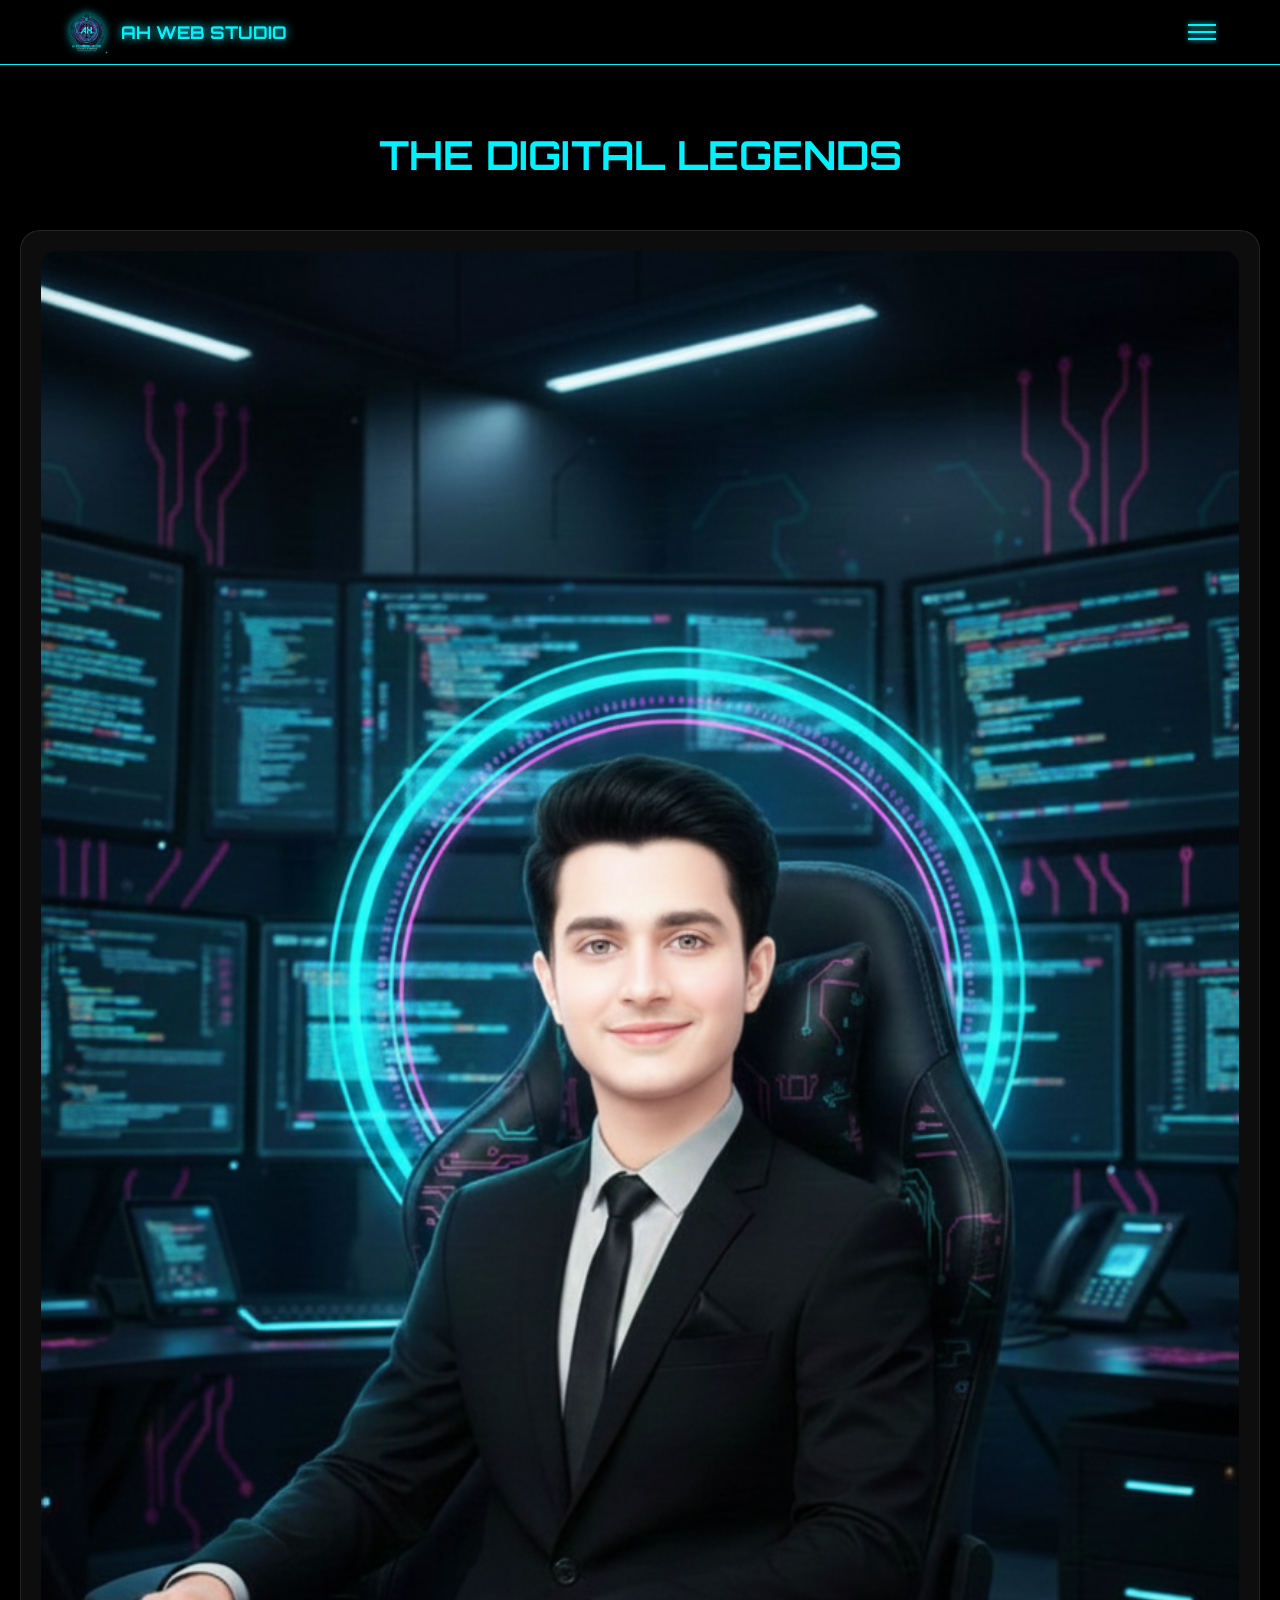
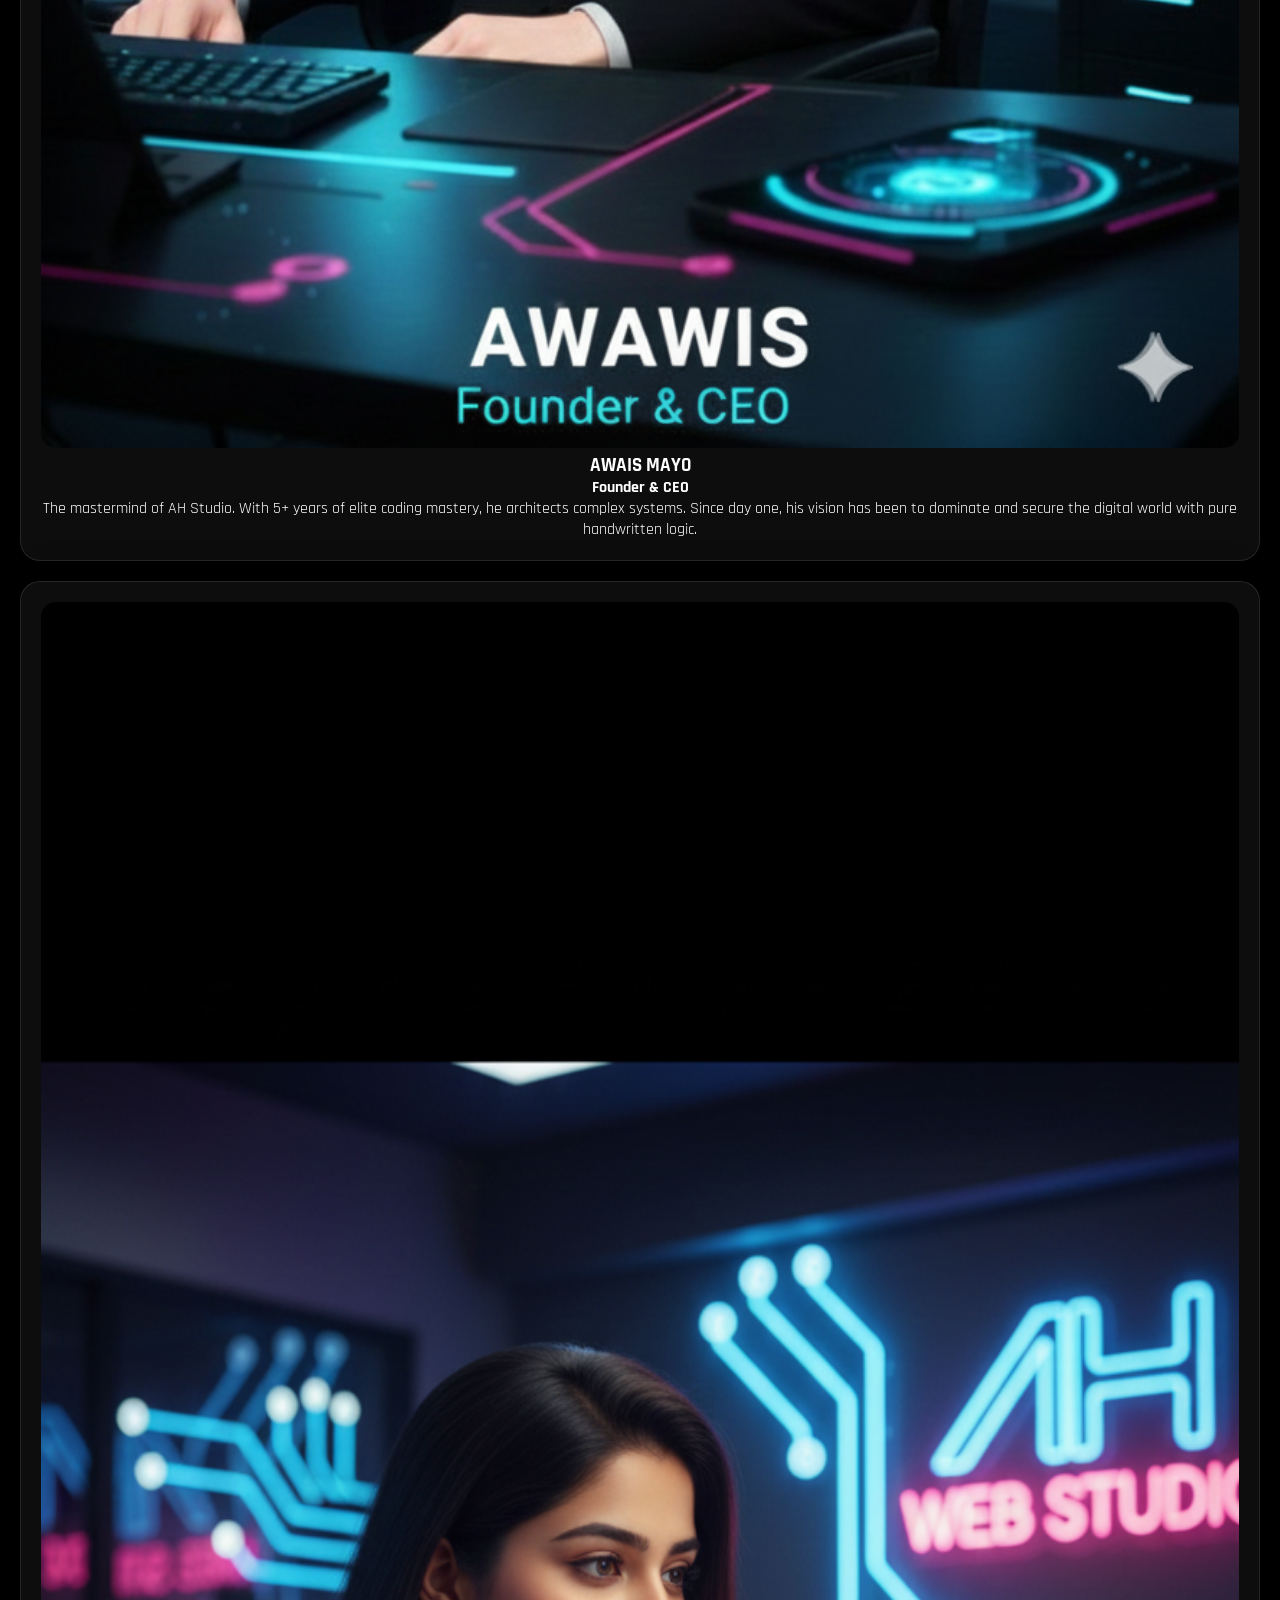
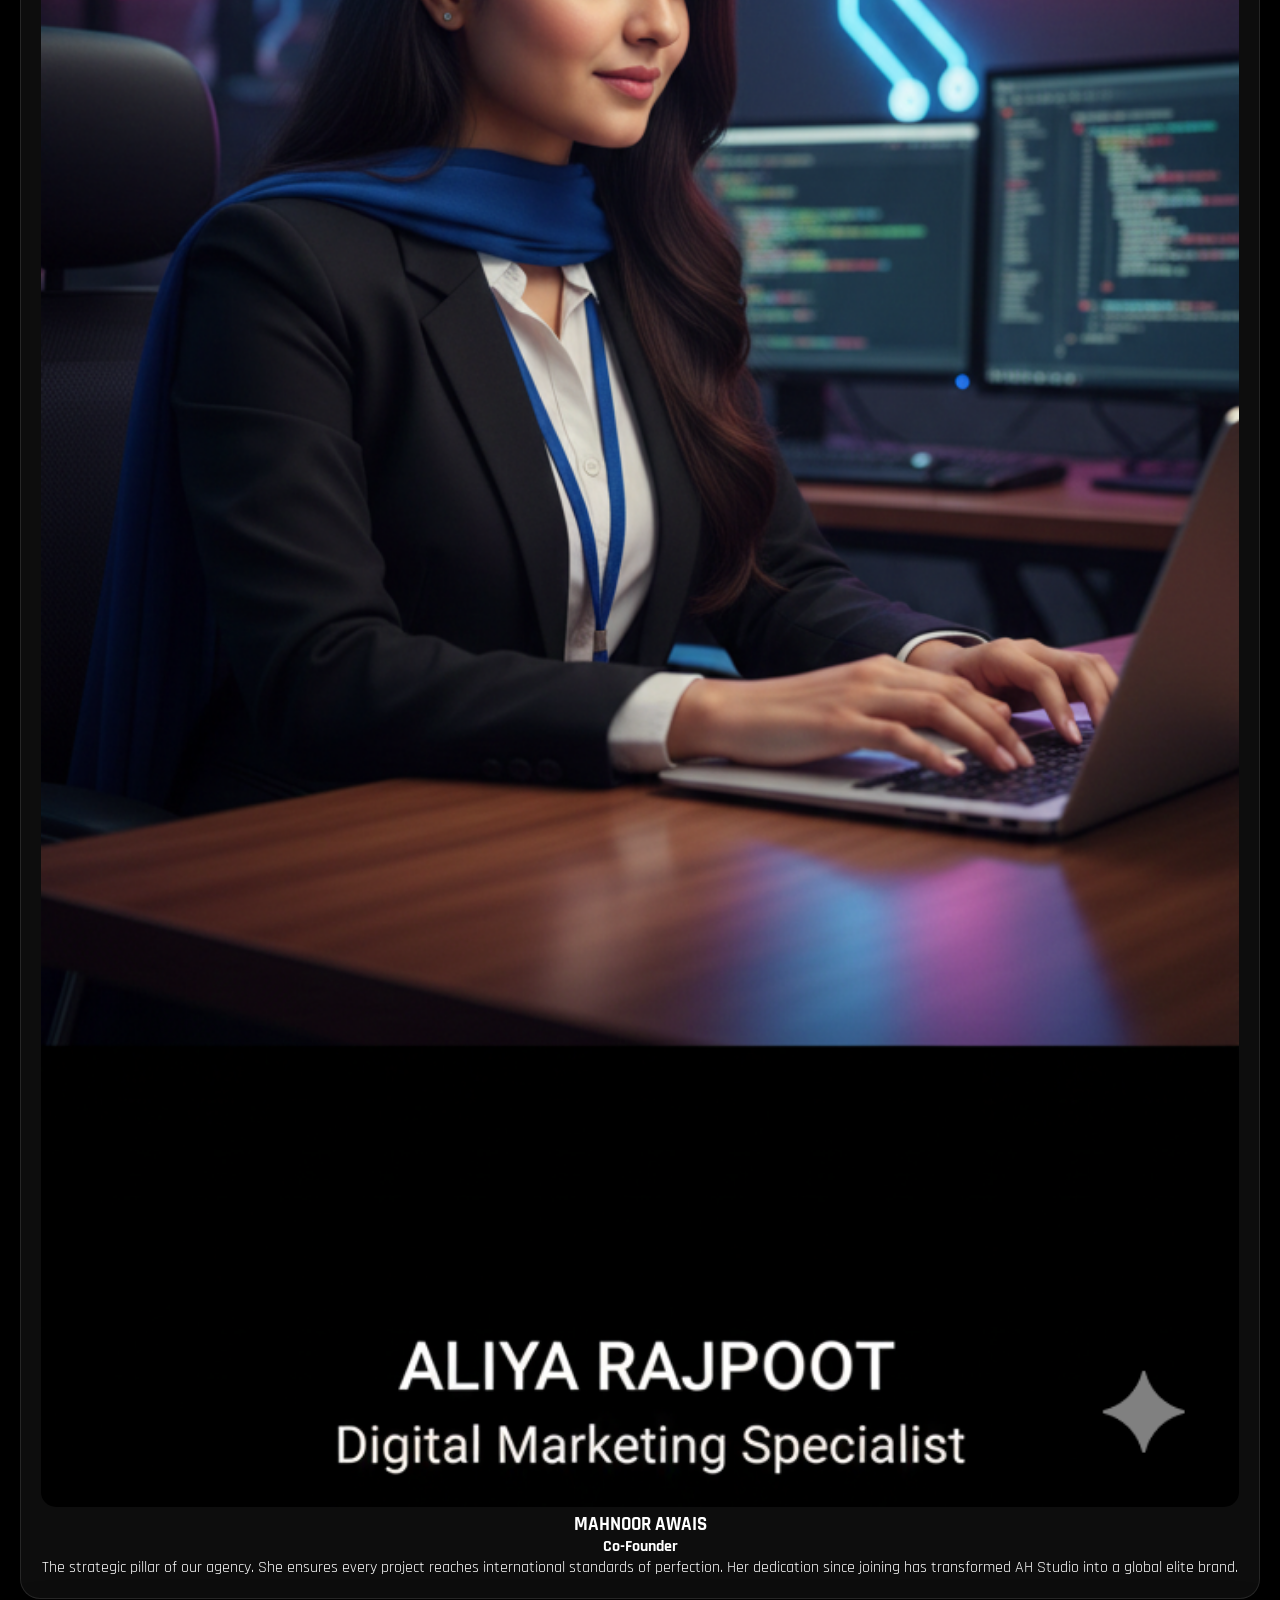
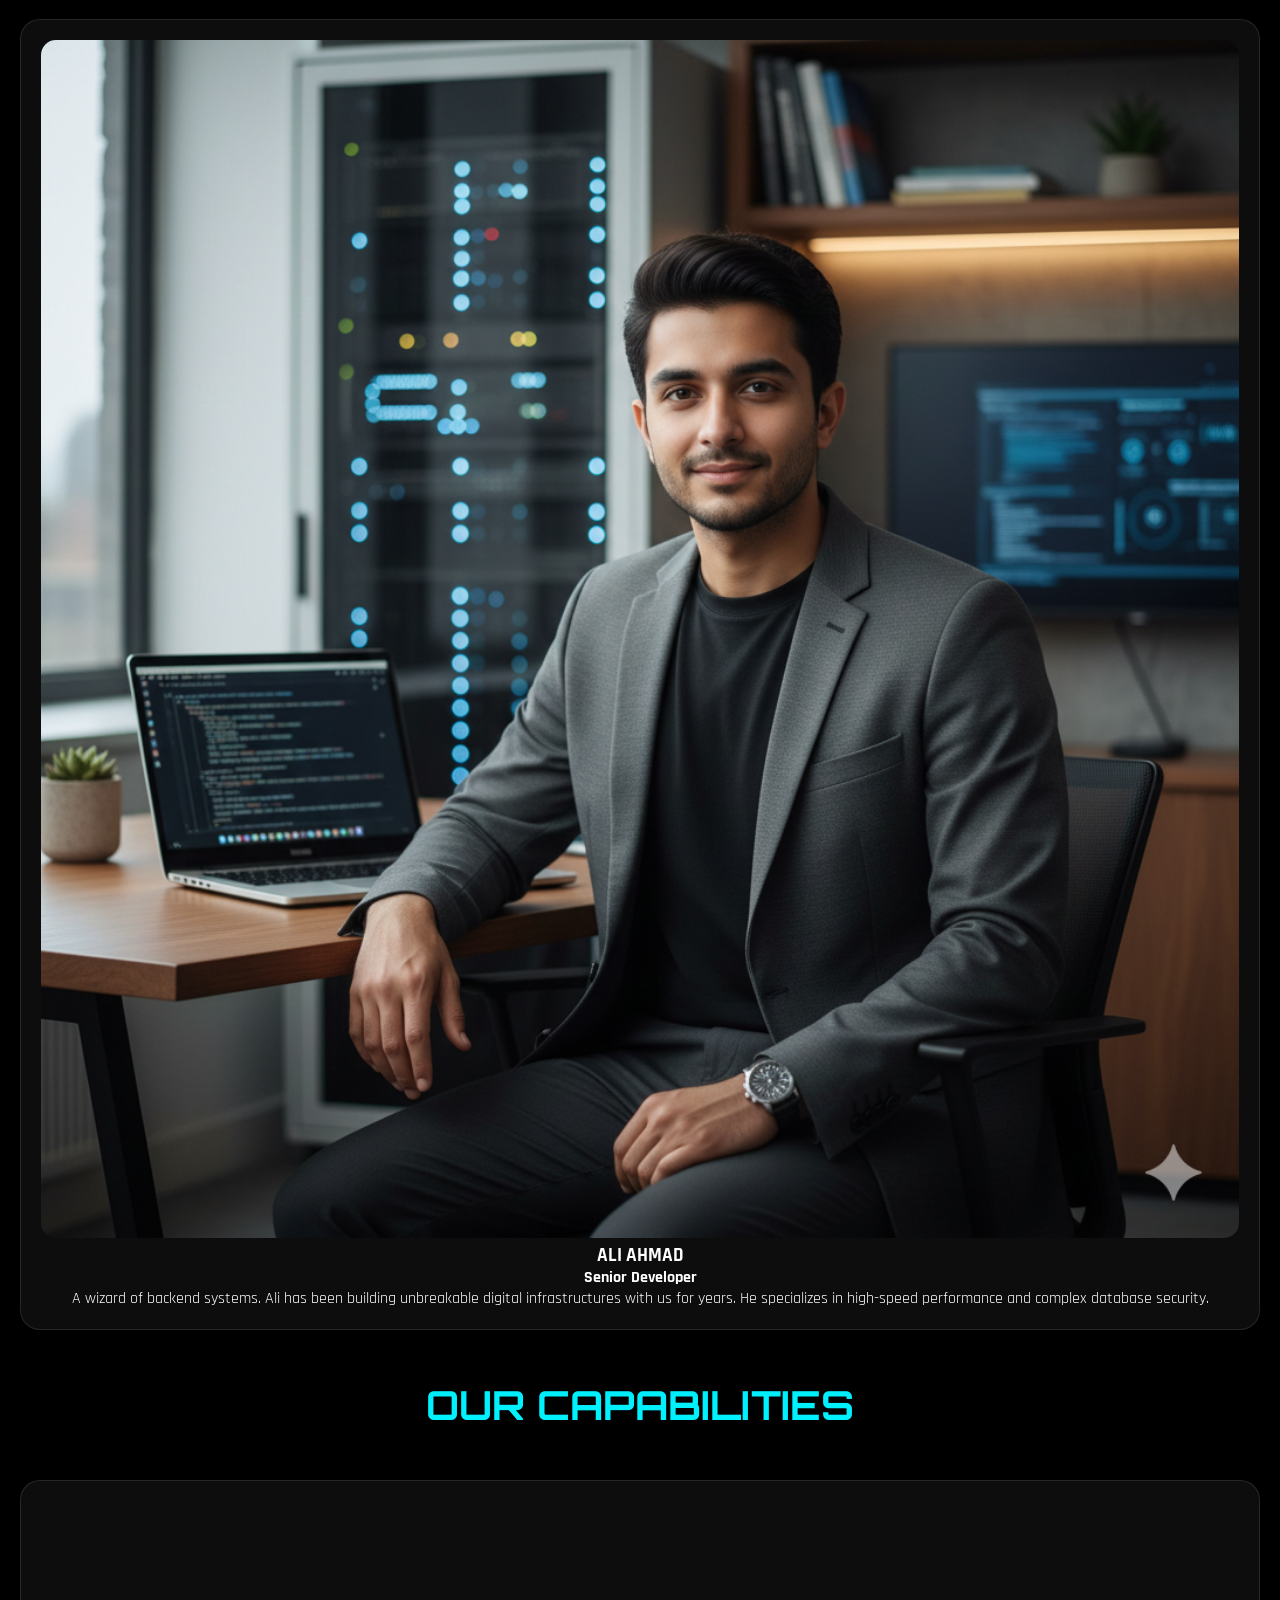
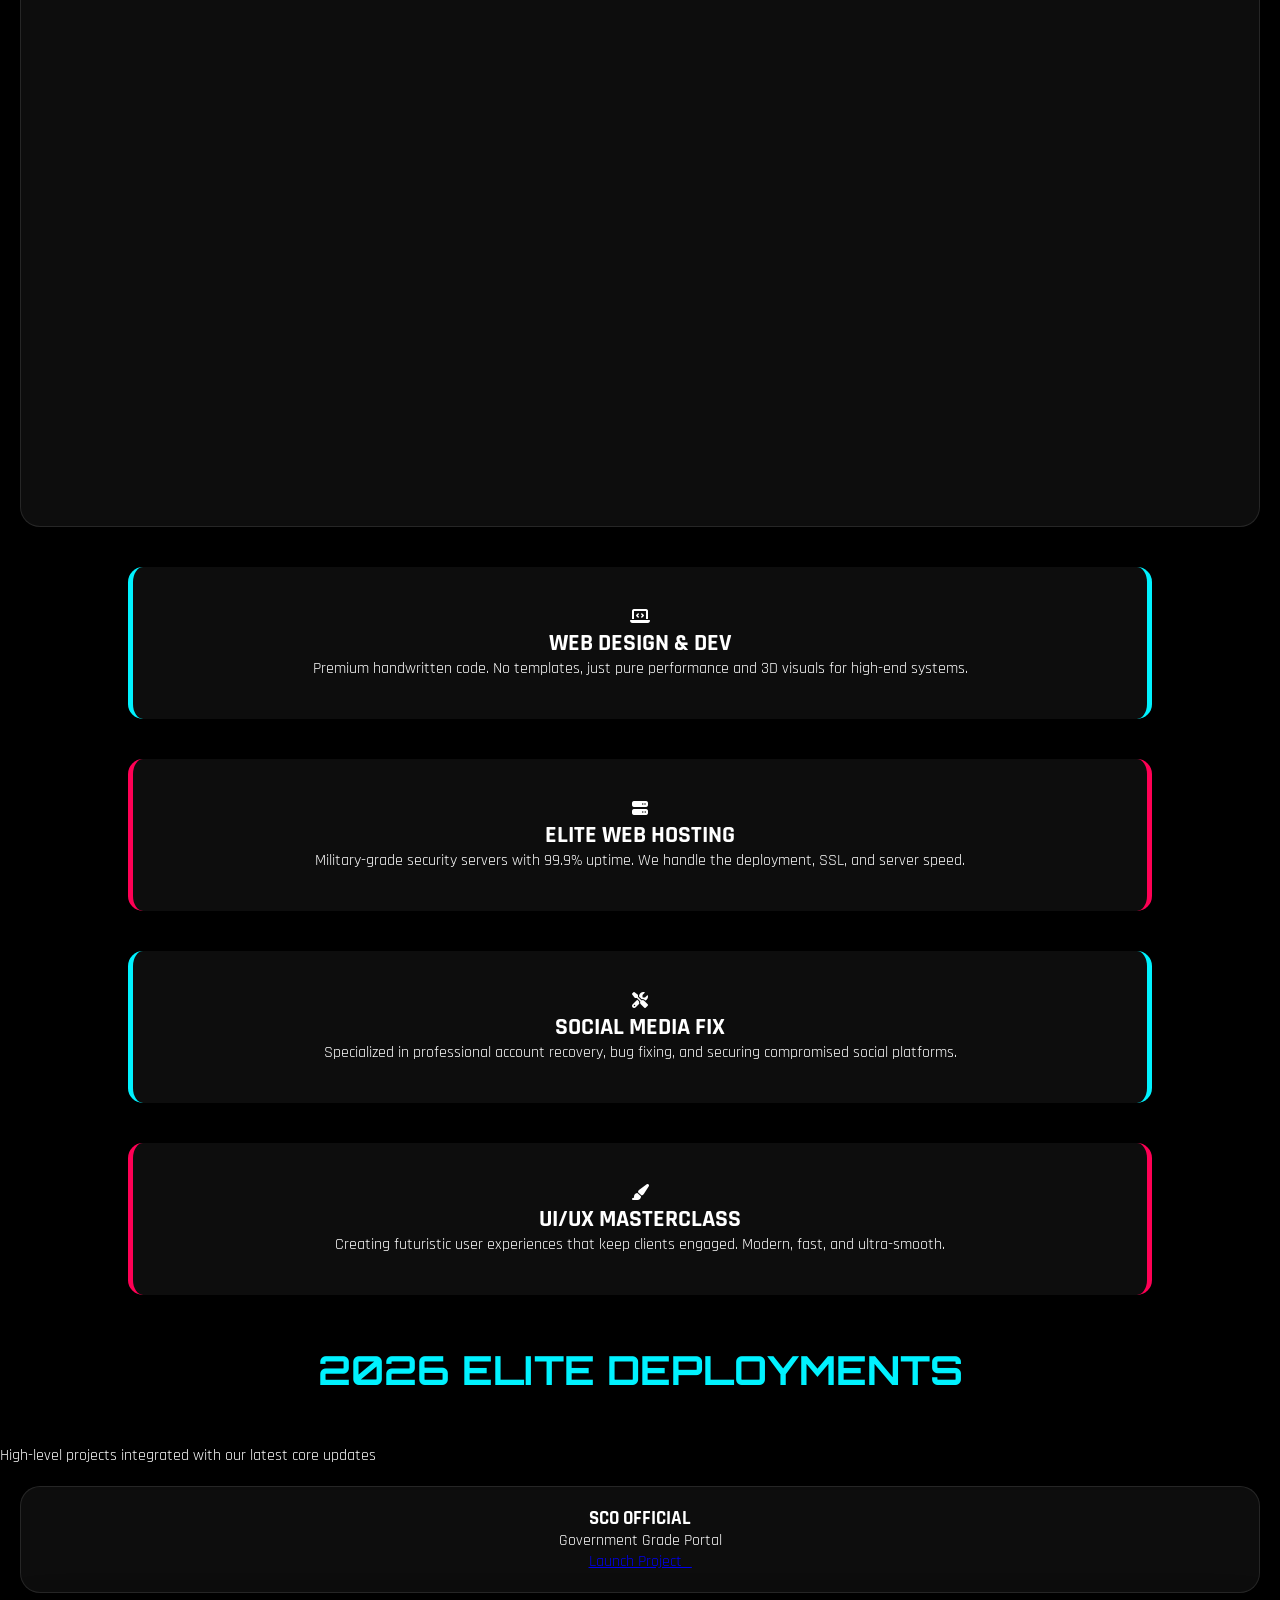
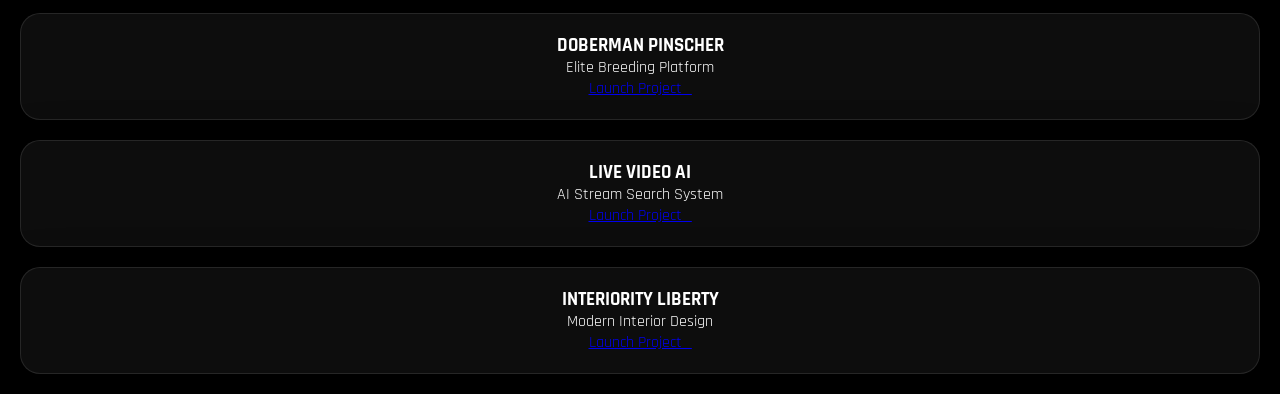
==== services.html @ d9987070 "Add services.html with team and services details" ====
<!DOCTYPE html>
<html lang="en">
<head>
    <meta charset="UTF-8">
    <meta name="viewport" content="width=device-width, initial-scale=1.0">
    <title>TEAM & SERVICES | AH WEB STUDIO</title>
    <link rel="stylesheet" href="style.css">
    <link href="https://fonts.googleapis.com/css2?family=Orbitron:wght@400;700&family=Rajdhani:wght@500;700&display=swap" rel="stylesheet">
    <link rel="stylesheet" href="https://cdnjs.cloudflare.com/ajax/libs/font-awesome/6.4.0/css/all.min.css">
</head>
<body class="services-page">

    <div class="video-container">
        <video autoplay muted loop playsinline id="myVideo">
            <source src="BACK_VIDEO.mp4" type="video/mp4">
        </video>
        <div class="video-overlay"></div>
    </div>

    <header>
        <div class="header-left">
            <img src="logo.png" alt="Logo" class="main-logo">
            <h1 class="neon-title">AH WEB STUDIO</h1>
        </div>
        <div class="menu-btn" onclick="toggleNav()">
            <span></span><span></span><span></span>
        </div>
    </header>

    <nav id="sideNav">
        <div class="close-nav" onclick="toggleNav()">&times;</div>
        <ul class="nav-links">
            <li><a href="index.html">_HOME</a></li>
            <li><a href="about.html">_ABOUT</a></li>
            <li><a href="services.html">_OUR TEAM/SERVICES</a></li>
            <li><a href="skills.html">_SKILLS</a></li>
            <li><a href="contact.html">_CONTACT</a></li>
        </ul>
    </nav>

    <main class="content-wrapper">
        
        <h1 class="big-title">THE DIGITAL LEGENDS</h1>
        <section class="team-grid-3d">
            <div class="glass-card team-card">
                <div class="member-img-box"><img src="awais.jpg" alt="Awais Mayo"></div>
                <h3 class="cyan-text">AWAIS MAYO</h3>
                <h4 class="pink-text">Founder & CEO</h4>
                <p>The mastermind of AH Studio. With 5+ years of elite coding mastery, he architects complex systems. Since day one, his vision has been to dominate and secure the digital world with pure handwritten logic.</p>
            </div>

            <div class="glass-card team-card">
                <div class="member-img-box"><img src="mahnoor.jpg" alt="Mahnoor Awais"></div>
                <h3 class="cyan-text">MAHNOOR AWAIS</h3>
                <h4 class="pink-text">Co-Founder</h4>
                <p>The strategic pillar of our agency. She ensures every project reaches international standards of perfection. Her dedication since joining has transformed AH Studio into a global elite brand.</p>
            </div>

            <div class="glass-card team-card">
                <div class="member-img-box"><img src="ali.jpg" alt="Ali Ahmad"></div>
                <h3 class="cyan-text">ALI AHMAD</h3>
                <h4 class="pink-text">Senior Developer</h4>
                <p>A wizard of backend systems. Ali has been building unbreakable digital infrastructures with us for years. He specializes in high-speed performance and complex database security.</p>
            </div>
        </section>

        <h1 class="big-title">OUR CAPABILITIES</h1>
        <section class="video-box-large">
            <div class="glass-card no-padding">
                <video autoplay muted loop playsinline class="service-video">
                    <source src="SERVICE_DEMO.mp4" type="video/mp4">
                </video>
            </div>
        </section>

        <section class="services-list-grid">
            <div class="animated-box blue-lines">
                <i class="fas fa-laptop-code"></i>
                <h2>WEB DESIGN & DEV</h2>
                <p>Premium handwritten code. No templates, just pure performance and 3D visuals for high-end systems.</p>
            </div>
            <div class="animated-box pink-lines">
                <i class="fas fa-server"></i>
                <h2>ELITE WEB HOSTING</h2>
                <p>Military-grade security servers with 99.9% uptime. We handle the deployment, SSL, and server speed.</p>
            </div>
            <div class="animated-box blue-lines">
                <i class="fas fa-tools"></i>
                <h2>SOCIAL MEDIA FIX</h2>
                <p>Specialized in professional account recovery, bug fixing, and securing compromised social platforms.</p>
            </div>
            <div class="animated-box pink-lines">
                <i class="fas fa-paint-brush"></i>
                <h2>UI/UX MASTERCLASS</h2>
                <p>Creating futuristic user experiences that keep clients engaged. Modern, fast, and ultra-smooth.</p>
            </div>
        </section>

        <h1 class="big-title">2026 ELITE DEPLOYMENTS</h1>
        <p class="sub-text">High-level projects integrated with our latest core updates</p>
        
        <section class="portfolio-links">
            <div class="glass-card link-box">
                <h3 class="cyan-text">SCO OFFICIAL</h3>
                <p>Government Grade Portal</p>
                <a href="https://www.sco.gov.pk/" target="_blank" class="cyber-link">Launch Project _</a>
            </div>
            <div class="glass-card link-box">
                <h3 class="cyan-text">DOBERMAN PINSCHER</h3>
                <p>Elite Breeding Platform</p>
                <a href="https://buydobermanpinscher.com/" target="_blank" class="cyber-link">Launch Project _</a>
            </div>
            <div class="glass-card link-box">
                <h3 class="cyan-text">LIVE VIDEO AI</h3>
                <p>AI Stream Search System</p>
                <a href="https://gamma.app/docs/LiveVideoAI-Search-The-Stream-ujxosr8ccdy4ots?mode=doc" target="_blank" class="cyber-link">Launch Project _</a>
            </div>
            <div class="glass-card link-box">
                <h3 class="cyan-text">INTERIORITY LIBERTY</h3>
                <p>Modern Interior Design</p>
                <a href="https://p.w3layouts.com/demos_new/template_demo/26-10-2022/interiority-liberty-demo_Free/1255240173/web/index.html" target="_blank" class="cyber-link">Launch Project _</a>
            </div>
        </section>

    </main>

    <script src="script.js"></script>
</body>
</html>
---- style.css ----
:root {
    --neon-blue: #00f2ff;
    --neon-pink: #ff0055;
    --glass: rgba(255, 255, 255, 0.05);
}

* { margin: 0; padding: 0; box-sizing: border-box; }
body { background: #000; color: #fff; font-family: 'Rajdhani', sans-serif; overflow-x: hidden; }

/* Loader */
#loader { position: fixed; width: 100%; height: 100%; background: #000; z-index: 10000; display: flex; justify-content: center; align-items: center; flex-direction: column; }
.glitch { font-family: 'Orbitron'; font-size: 3rem; color: var(--neon-blue); text-shadow: 0 0 15px var(--neon-blue); }
.loading-bar { width: 250px; height: 4px; background: #222; margin-top: 20px; overflow: hidden; }
.loading-bar span { display: block; height: 100%; background: var(--neon-blue); width: 0; animation: load 3s forwards; }
@keyframes load { 100% { width: 100%; } }

/* Video Background */
.video-container { position: fixed; top: 0; width: 100%; height: 100vh; z-index: -1; }
#myVideo { width: 100%; height: 100%; object-fit: cover; filter: brightness(40%); }
.video-overlay { position: absolute; top: 0; width: 100%; height: 100%; background: radial-gradient(circle, transparent, #000); }

/* Slim & Transparent Header */
header {
    display: flex;
    justify-content: space-between;
    align-items: center;
    padding: 0 5%; 
    background: rgba(0, 0, 0, 0.7); /* Professional Semi-Transparent */
    backdrop-filter: blur(8px); 
    position: fixed; 
    top: 0;
    left: 0;
    width: 100%;
    z-index: 1000;
    height: 65px; /* Fixed small height */
    border-bottom: 1px solid var(--neon-blue);
    transition: 0.3s;
}

.header-left {
    display: flex;
    align-items: center;
    gap: 12px;
}

.main-logo {
    width: 45px !important; /* Smaller Logo */
    height: auto;
    filter: drop-shadow(0 0 5px var(--neon-blue));
}

.neon-title {
    font-family: 'Orbitron', sans-serif;
    color: var(--neon-blue);
    font-size: 1.1rem !important; /* Smaller Font to stay in one line */
    text-shadow: 0 0 10px var(--neon-blue);
    margin: 0;
    white-space: nowrap;
}

.menu-btn {
    cursor: pointer;
    display: flex;
    flex-direction: column;
    gap: 5px;
}

.menu-btn span {
    width: 28px;
    height: 2px;
    background: var(--neon-blue);
    box-shadow: 0 0 5px var(--neon-blue);
    transition: 0.3s;
}

/* Push content down so it doesn't hide behind fixed header */
.content-wrapper {
    padding-top: 80px; 
}


/* Navigation */
#sideNav { position: fixed; right: -100%; top: 0; width: 320px; height: 100%; background: rgba(0,0,0,0.95); transition: 0.5s; z-index: 2000; padding: 100px 40px; border-left: 2px solid var(--neon-blue); }
#sideNav.active { right: 0; }
.nav-links li { list-style: none; margin: 30px 0; }
.nav-links a { color: #fff; text-decoration: none; font-family: 'Orbitron'; font-size: 1.3rem; }
.close-nav { position: absolute; top: 20px; right: 30px; font-size: 40px; color: var(--neon-blue); cursor: pointer; }

/* 3D Glass Cards */
.glass-card {
    background: var(--glass); backdrop-filter: blur(20px);
    border: 1px solid rgba(255,255,255,0.1); border-radius: 20px;
    padding: 20px; text-align: center; transition: 0.5s;
    box-shadow: 0 20px 50px rgba(0,0,0,0.5); margin: 20px;
}
.glass-card:hover { transform: translateY(-10px) rotateX(10deg); border-color: var(--neon-blue); }
.glass-card img, .glass-card video { width: 100%; border-radius: 15px; }

/* Animated Border Boxes */
.animated-box {
    position: relative; padding: 40px; margin: 40px auto; width: 80%;
    background: var(--glass); border-radius: 15px; text-align: center;
}
.blue-lines { border-left: 5px solid var(--neon-blue); border-right: 5px solid var(--neon-blue); animation: glowB 2s infinite alternate; }
.pink-lines { border-left: 5px solid var(--neon-pink); border-right: 5px solid var(--neon-pink); animation: glowP 2s infinite alternate; }

@keyframes glowB { from { box-shadow: 0 0 10px var(--neon-blue); } to { box-shadow: 0 0 30px var(--neon-blue); } }
@keyframes glowP { from { box-shadow: 0 0 10px var(--neon-pink); } to { box-shadow: 0 0 30px var(--neon-pink); } }

/* Team Section */
.team-grid { display: grid; grid-template-columns: repeat(auto-fit, minmax(200px, 1fr)); gap: 30px; padding: 50px; }
.circle { width: 150px; height: 150px; border-radius: 50%; border: 3px solid var(--neon-blue); overflow: hidden; margin: 0 auto; box-shadow: 0 0 20px var(--neon-blue); }
.circle img { width: 100%; height: 100%; object-fit: cover; }

/* WhatsApp */
.wa-float { position: fixed; bottom: 30px; right: 30px; background: #25d366; color: #fff; width: 60px; height: 60px; border-radius: 50%; display: flex; justify-content: center; align-items: center; font-size: 30px; z-index: 1000; box-shadow: 0 0 20px #25d366; }

.big-title { font-family: 'Orbitron'; font-size: 2.5rem; text-align: center; color: var(--neon-blue); margin: 50px 0; }
.thanks-text { font-family: 'Orbitron'; font-size: 2rem; text-align: center; padding: 100px 20px; color: var(--neon-pink); text-shadow: 0 0 20px var(--neon-pink); }
   /* About Page Specific Styles */
.coding-info p {
    font-family: 'Courier New', monospace;
    color: #00ff41;
    font-size: 1rem;
    margin: 5px 0;
    text-align: left;
}

.owner-card-3d {
    display: flex;
    flex-direction: column;
    align-items: center;
    gap: 20px;
    margin-top: 30px;
}

.owner-large img {
    width: 200px;
    height: 200px;
    border-radius: 50%;
    border: 3px solid #00d4ff;
}

.full-width-img {
    width: 100%;
    border-radius: 15px;
    margin-bottom: 20px;
}

.team-p {
    padding: 15px;
    color: #fff;
    font-size: 1.1rem;
}

.skills-grid-about {
    display: grid;
    grid-template-columns: repeat(auto-fit, minmax(200px, 1fr));
    gap: 15px;
    padding: 20px;
}

.skill-item {
    background: rgba(0, 212, 255, 0.1);
    border: 1px solid #00d4ff;
    padding: 15px;
    border-radius: 10px;
    font-family: 'Orbitron', sans-serif;
    font-size: 0.9rem;
}

.stats-grid {
    display: flex;
    justify-content: space-around;
    padding: 40px 0;
}

.stat-box h2 {
    font-size: 3rem;
    color: #00d4ff;
    text-shadow: 0 0 10px #00d4ff;
}

@media (max-width: 768px) {
    .stats-grid { flex-direction: column; gap: 30px; }
}
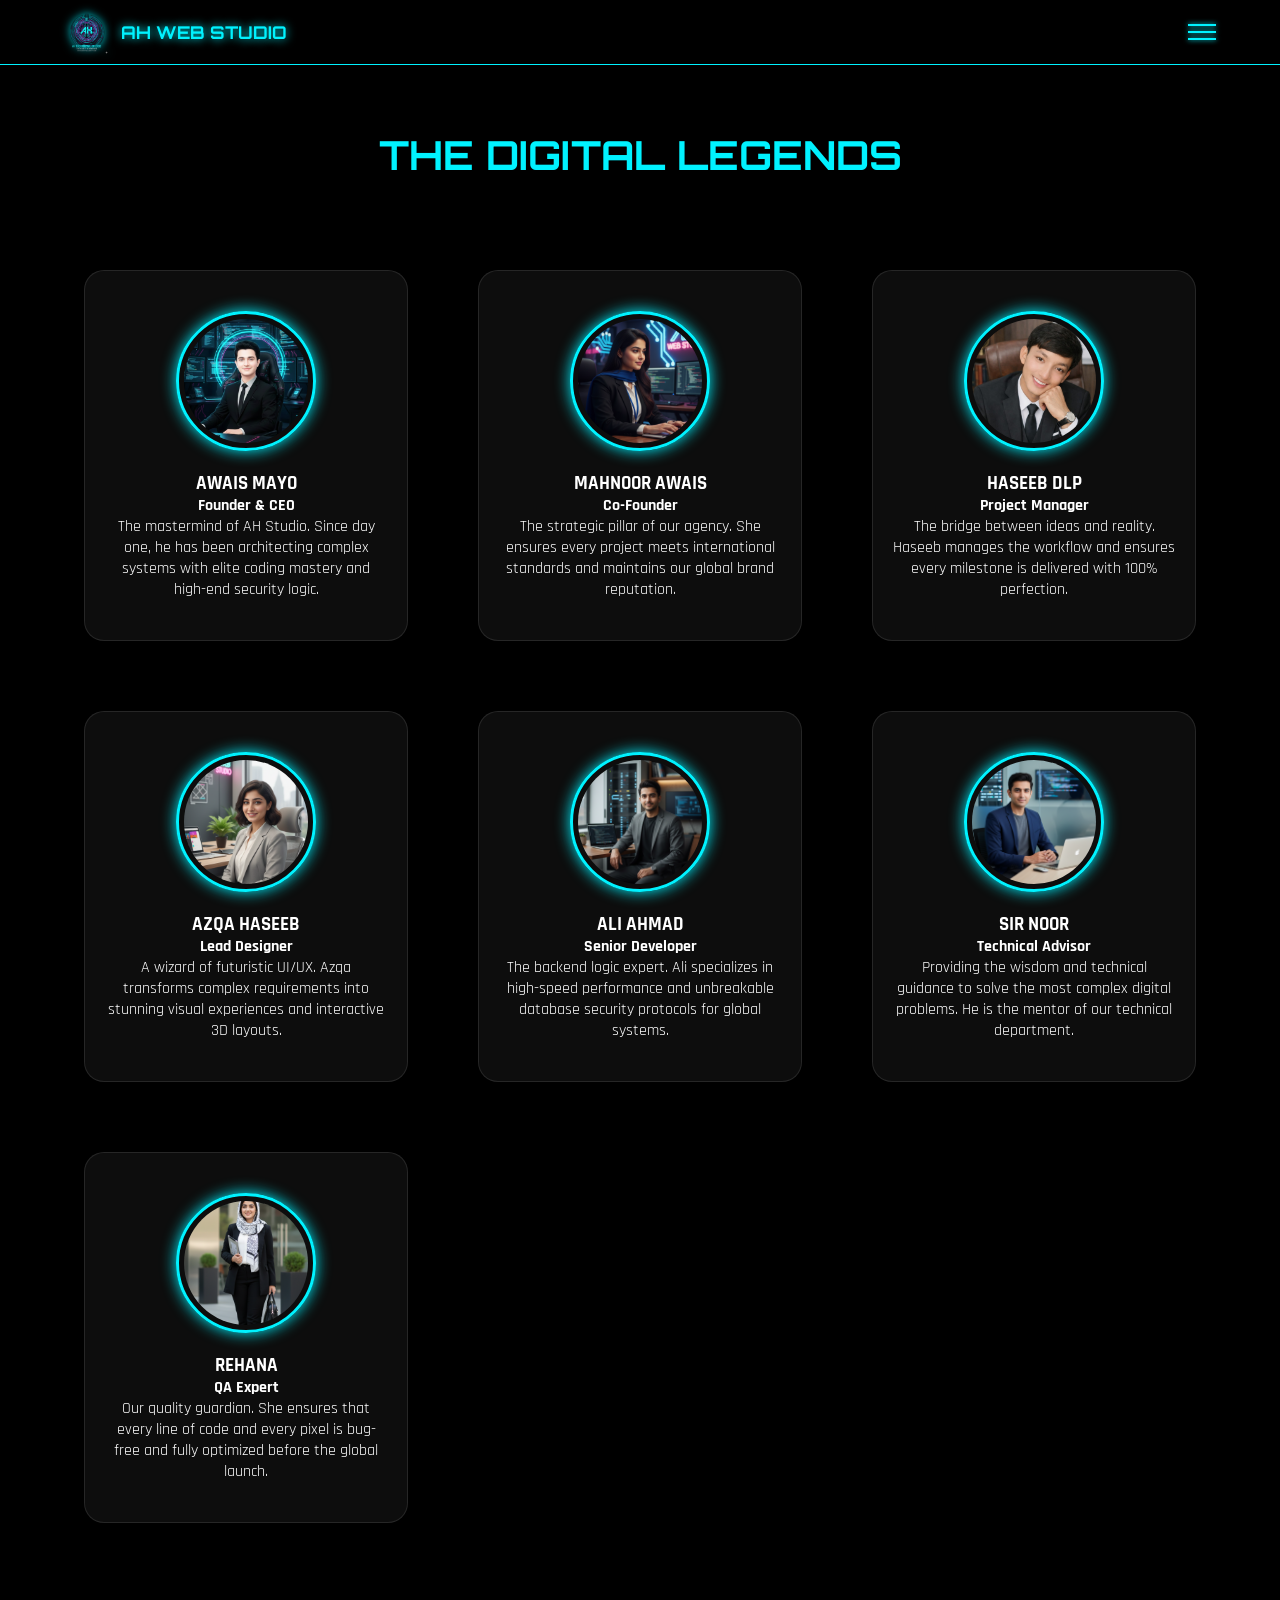
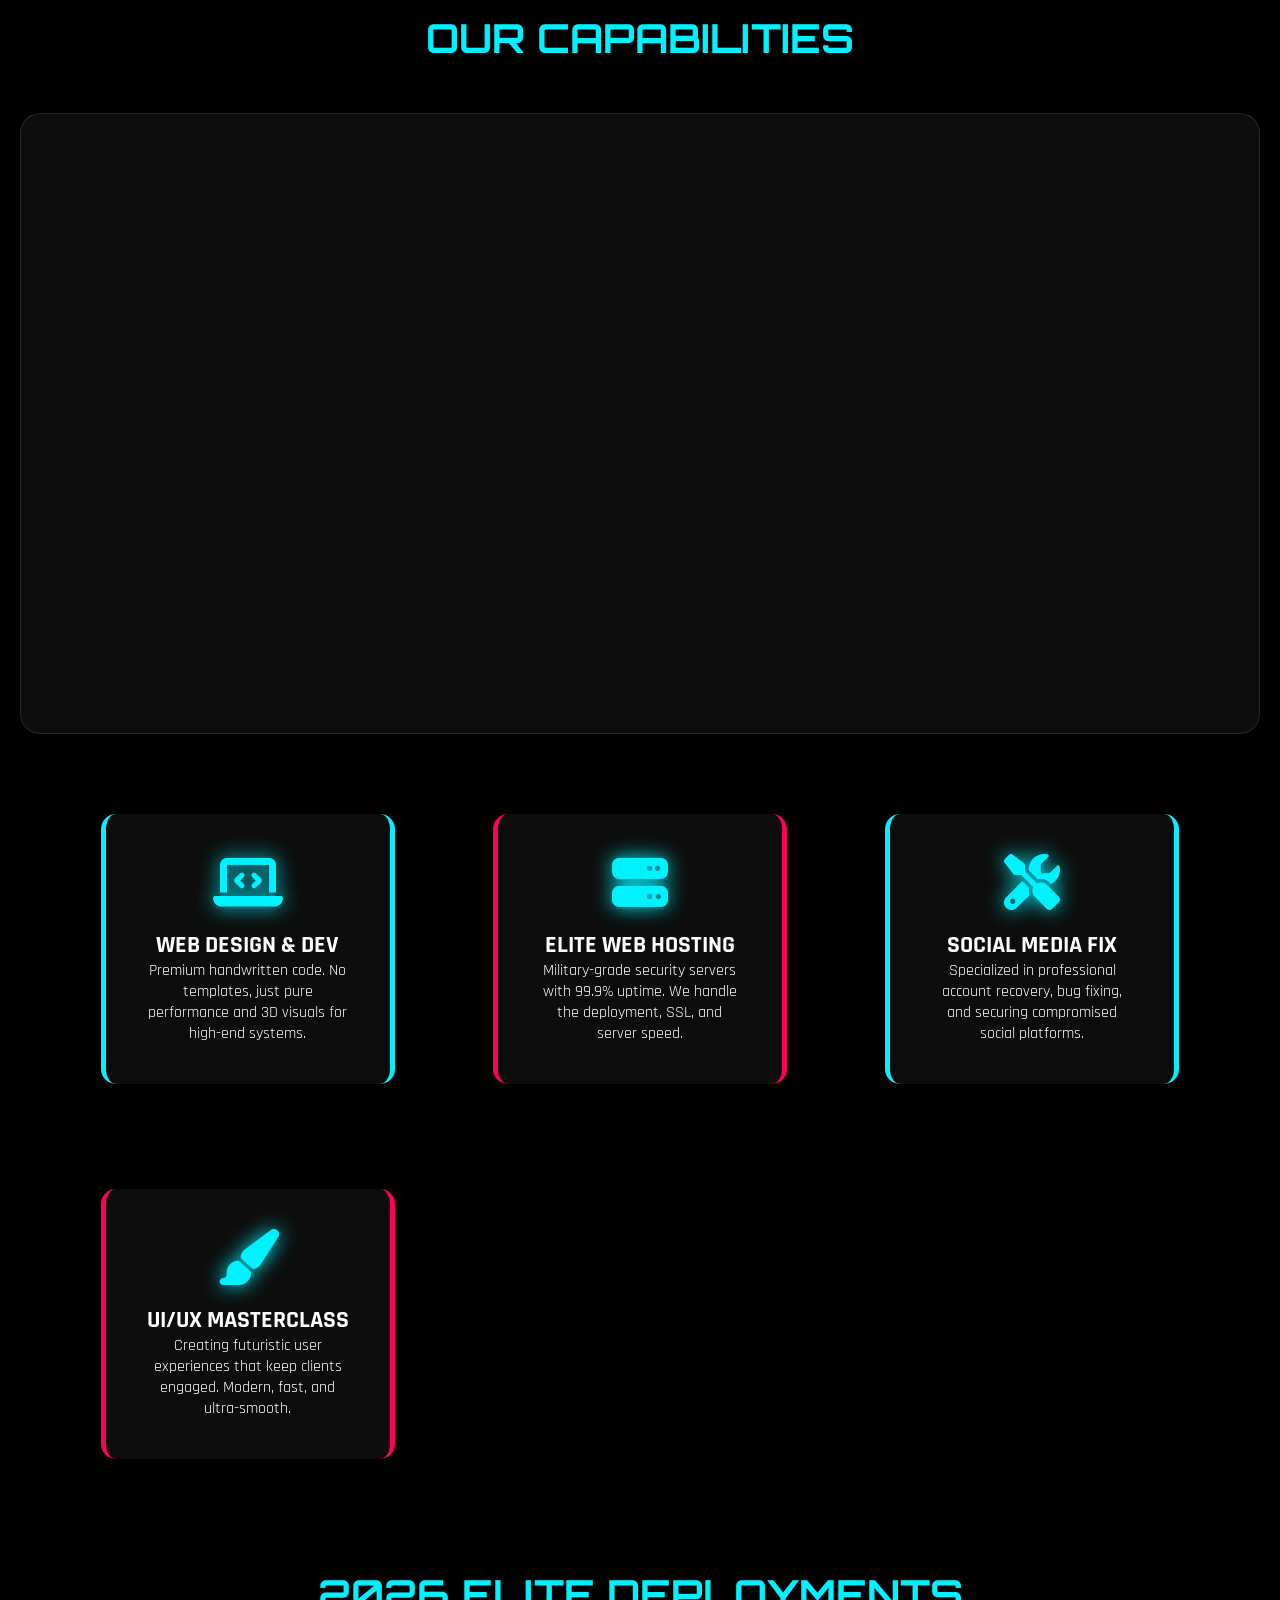
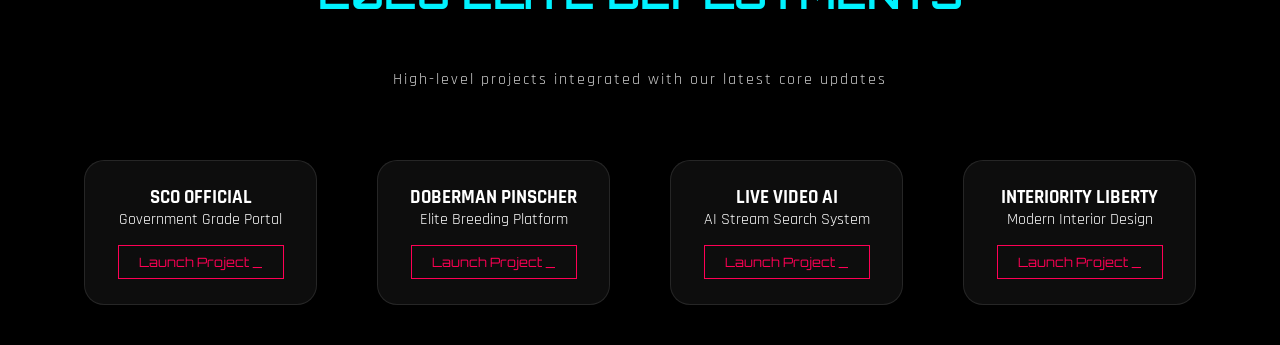
==== commit 96838199: "Refactor team member descriptions for clarity" ====
--- a/services.html
+++ b/services.html
@@ -40,29 +40,60 @@
 
     <main class="content-wrapper">
         
-        <h1 class="big-title">THE DIGITAL LEGENDS</h1>
+                <h1 class="big-title">THE DIGITAL LEGENDS</h1>
         <section class="team-grid-3d">
+            
             <div class="glass-card team-card">
                 <div class="member-img-box"><img src="awais.jpg" alt="Awais Mayo"></div>
                 <h3 class="cyan-text">AWAIS MAYO</h3>
                 <h4 class="pink-text">Founder & CEO</h4>
-                <p>The mastermind of AH Studio. With 5+ years of elite coding mastery, he architects complex systems. Since day one, his vision has been to dominate and secure the digital world with pure handwritten logic.</p>
+                <p>The mastermind of AH Studio. Since day one, he has been architecting complex systems with elite coding mastery and high-end security logic.</p>
             </div>
 
             <div class="glass-card team-card">
                 <div class="member-img-box"><img src="mahnoor.jpg" alt="Mahnoor Awais"></div>
                 <h3 class="cyan-text">MAHNOOR AWAIS</h3>
                 <h4 class="pink-text">Co-Founder</h4>
-                <p>The strategic pillar of our agency. She ensures every project reaches international standards of perfection. Her dedication since joining has transformed AH Studio into a global elite brand.</p>
+                <p>The strategic pillar of our agency. She ensures every project meets international standards and maintains our global brand reputation.</p>
+            </div>
+
+            <div class="glass-card team-card">
+                <div class="member-img-box"><img src="haseeb.jpg" alt="Haseeb DLP"></div>
+                <h3 class="cyan-text">HASEEB DLP</h3>
+                <h4 class="pink-text">Project Manager</h4>
+                <p>The bridge between ideas and reality. Haseeb manages the workflow and ensures every milestone is delivered with 100% perfection.</p>
+            </div>
+
+            <div class="glass-card team-card">
+                <div class="member-img-box"><img src="azqa.jpg" alt="Azqa Haseeb"></div>
+                <h3 class="cyan-text">AZQA HASEEB</h3>
+                <h4 class="pink-text">Lead Designer</h4>
+                <p>A wizard of futuristic UI/UX. Azqa transforms complex requirements into stunning visual experiences and interactive 3D layouts.</p>
             </div>
 
             <div class="glass-card team-card">
                 <div class="member-img-box"><img src="ali.jpg" alt="Ali Ahmad"></div>
                 <h3 class="cyan-text">ALI AHMAD</h3>
                 <h4 class="pink-text">Senior Developer</h4>
-                <p>A wizard of backend systems. Ali has been building unbreakable digital infrastructures with us for years. He specializes in high-speed performance and complex database security.</p>
+                <p>The backend logic expert. Ali specializes in high-speed performance and unbreakable database security protocols for global systems.</p>
             </div>
+
+            <div class="glass-card team-card">
+                <div class="member-img-box"><img src="noor.jpg" alt="Sir Noor"></div>
+                <h3 class="cyan-text">SIR NOOR</h3>
+                <h4 class="pink-text">Technical Advisor</h4>
+                <p>Providing the wisdom and technical guidance to solve the most complex digital problems. He is the mentor of our technical department.</p>
+            </div>
+
+            <div class="glass-card team-card">
+                <div class="member-img-box"><img src="rehana.jpg" alt="Rehana"></div>
+                <h3 class="cyan-text">REHANA</h3>
+                <h4 class="pink-text">QA Expert</h4>
+                <p>Our quality guardian. She ensures that every line of code and every pixel is bug-free and fully optimized before the global launch.</p>
+            </div>
+
         </section>
+
 
         <h1 class="big-title">OUR CAPABILITIES</h1>
         <section class="video-box-large">
--- a/style.css
+++ b/style.css
@@ -185,3 +185,183 @@
     .stats-grid { flex-direction: column; gap: 30px; }
 }
        
+/* Services & Team Styles */
+.sub-text {
+    text-align: center;
+    color: #ccc;
+    font-family: 'Rajdhani', sans-serif;
+    letter-spacing: 2px;
+    margin-bottom: 30px;
+}
+
+.team-grid-3d {
+    display: grid;
+    grid-template-columns: repeat(auto-fit, minmax(320px, 1fr));
+    gap: 30px;
+    padding: 20px 5%;
+}
+
+.team-card {
+    padding: 40px 20px;
+    text-align: center;
+    border-radius: 20px;
+    transition: 0.5s ease;
+}
+
+.team-card:hover {
+    transform: perspective(1000px) rotateY(15deg) translateY(-10px);
+    box-shadow: -15px 15px 30px rgba(0, 212, 255, 0.2);
+}
+
+.member-img-box img {
+    width: 140px;
+    height: 140px;
+    border-radius: 50%;
+    border: 3px solid var(--neon-blue);
+    padding: 5px;
+    margin-bottom: 15px;
+    object-fit: cover;
+    box-shadow: 0 0 15px var(--neon-blue);
+}
+
+.no-padding { padding: 0 !important; overflow: hidden; }
+
+.service-video {
+    width: 100%;
+    display: block;
+    border-radius: 20px;
+}
+
+.services-list-grid {
+    display: grid;
+    grid-template-columns: repeat(auto-fit, minmax(280px, 1fr));
+    gap: 25px;
+    padding: 20px 5%;
+}
+
+.services-list-grid i {
+    font-size: 3.5rem;
+    color: var(--neon-blue);
+    margin-bottom: 20px;
+    filter: drop-shadow(0 0 10px var(--neon-blue));
+}
+
+.portfolio-links {
+    display: grid;
+    grid-template-columns: repeat(auto-fit, minmax(240px, 1fr));
+    gap: 20px;
+    padding: 20px 5%;
+}
+
+.link-box { padding: 25px; transition: 0.3s; }
+.link-box:hover { background: rgba(0, 212, 255, 0.1); }
+
+.cyber-link {
+    display: inline-block;
+    margin-top: 15px;
+    color: var(--neon-pink);
+    text-decoration: none;
+    font-family: 'Orbitron', sans-serif;
+    border: 1px solid var(--neon-pink);
+    padding: 8px 20px;
+    font-size: 0.8rem;
+    transition: 0.4s;
+}
+
+.cyber-link:hover {
+    background: var(--neon-pink);
+    color: #000;
+    box-shadow: 0 0 25px var(--neon-pink);
+              }
+    
+/* Skills Page Specific Styling */
+.skills-bars-container {
+    padding: 20px 8%;
+}
+
+.skill-bar-box {
+    margin-bottom: 25px;
+}
+
+.skill-info {
+    display: flex;
+    justify-content: space-between;
+    font-family: 'Rajdhani', sans-serif;
+    color: #fff;
+    font-weight: bold;
+    margin-bottom: 8px;
+    letter-spacing: 1px;
+}
+
+.bar {
+    width: 100%;
+    height: 8px;
+    background: rgba(255, 255, 255, 0.1);
+    border-radius: 10px;
+    overflow: hidden;
+}
+
+.fill {
+    height: 100%;
+    background: linear-gradient(90deg, var(--neon-blue), var(--neon-pink));
+    box-shadow: 0 0 10px var(--neon-blue);
+    border-radius: 10px;
+    animation: slideIn 2s ease-out;
+}
+
+.course-card {
+    padding: 30px;
+}
+
+.course-header {
+    display: flex;
+    align-items: center;
+    gap: 15px;
+    margin-bottom: 15px;
+}
+
+.course-header i {
+    font-size: 2.5rem;
+    color: var(--neon-pink);
+}
+
+.course-footer {
+    display: flex;
+    gap: 20px;
+    margin-top: 20px;
+    font-size: 0.9rem;
+    color: var(--neon-blue);
+}
+
+.tech-icons-grid {
+    display: grid;
+    grid-template-columns: repeat(auto-fit, minmax(100px, 1fr));
+    gap: 20px;
+    padding: 40px 5%;
+}
+
+.icon-box {
+    text-align: center;
+    padding: 20px;
+    background: var(--glass);
+    border: 1px solid rgba(255, 255, 255, 0.05);
+    border-radius: 15px;
+    transition: 0.3s;
+}
+
+.icon-box i {
+    font-size: 2.5rem;
+    color: var(--neon-blue);
+    margin-bottom: 10px;
+}
+
+.icon-box:hover {
+    transform: scale(1.1);
+    border-color: var(--neon-pink);
+    box-shadow: 0 0 15px var(--neon-pink);
+}
+
+@keyframes slideIn {
+    from { width: 0; }
+             }
+        
